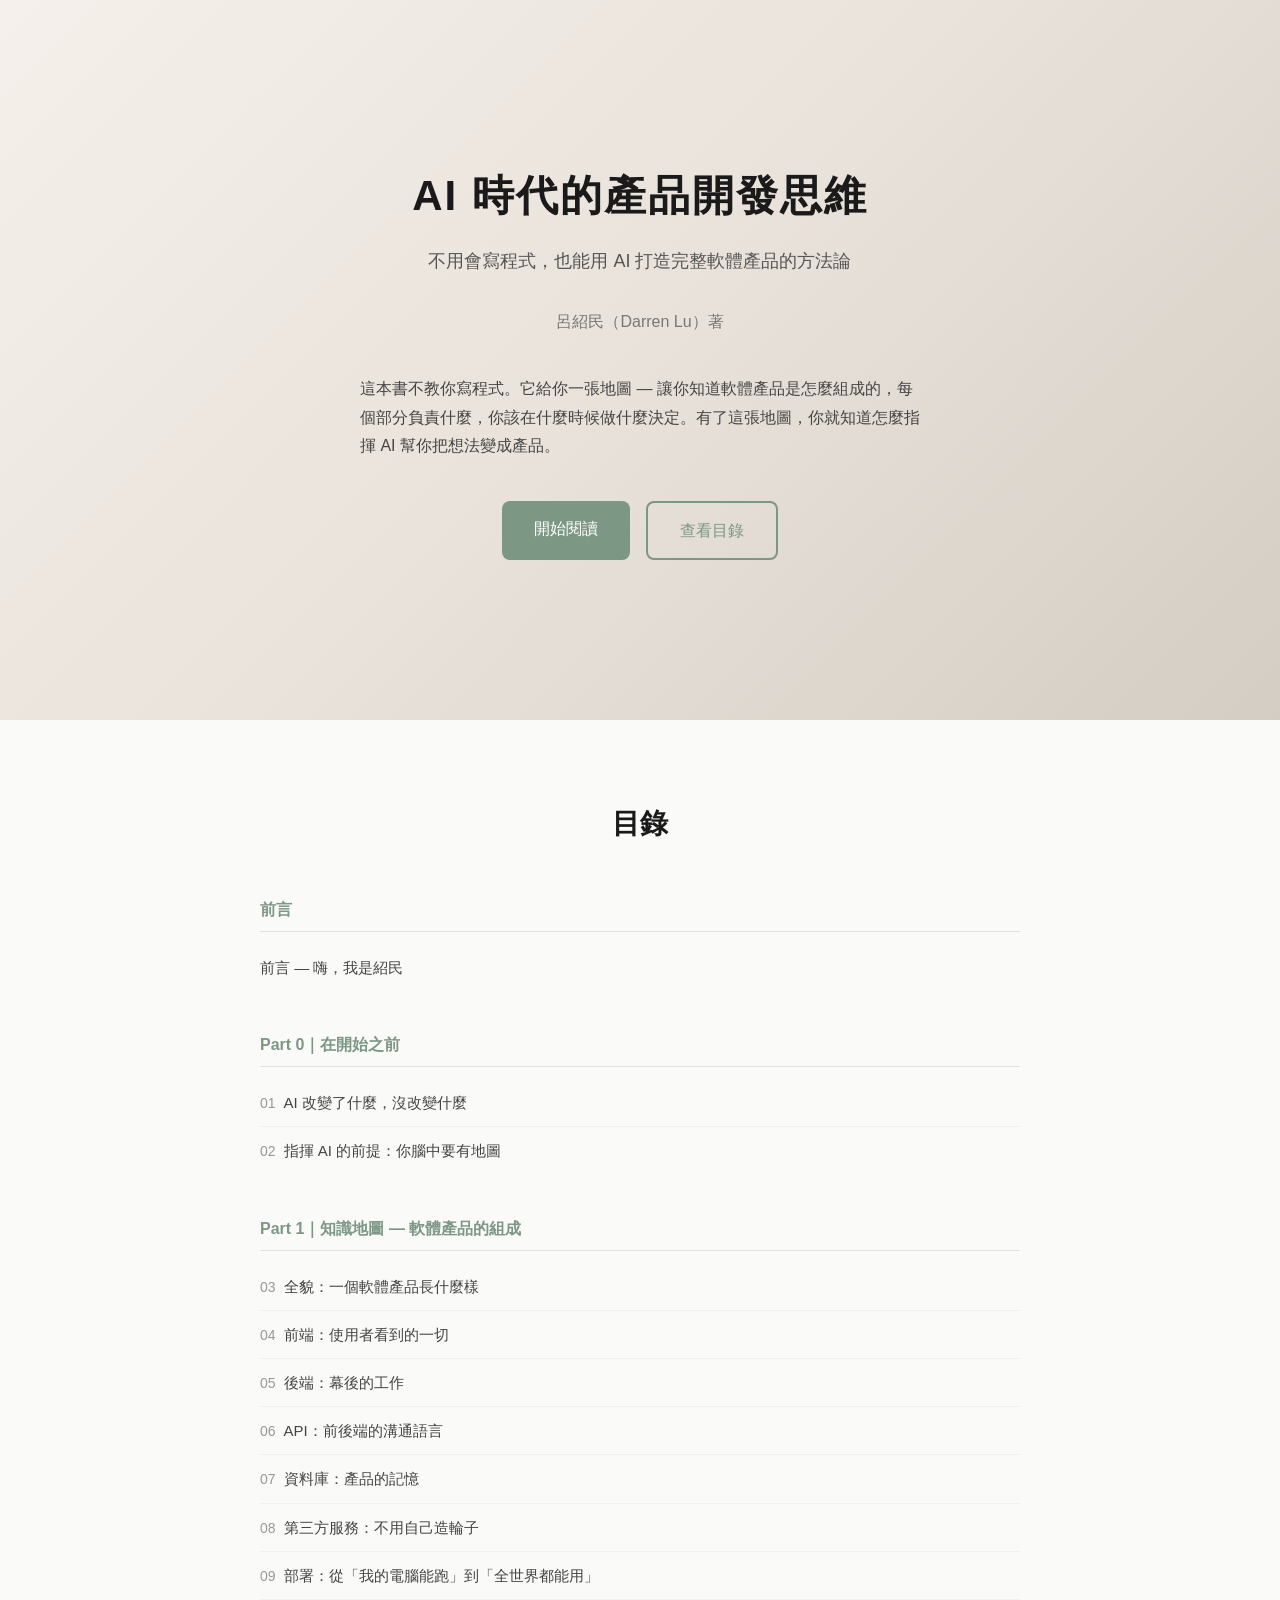
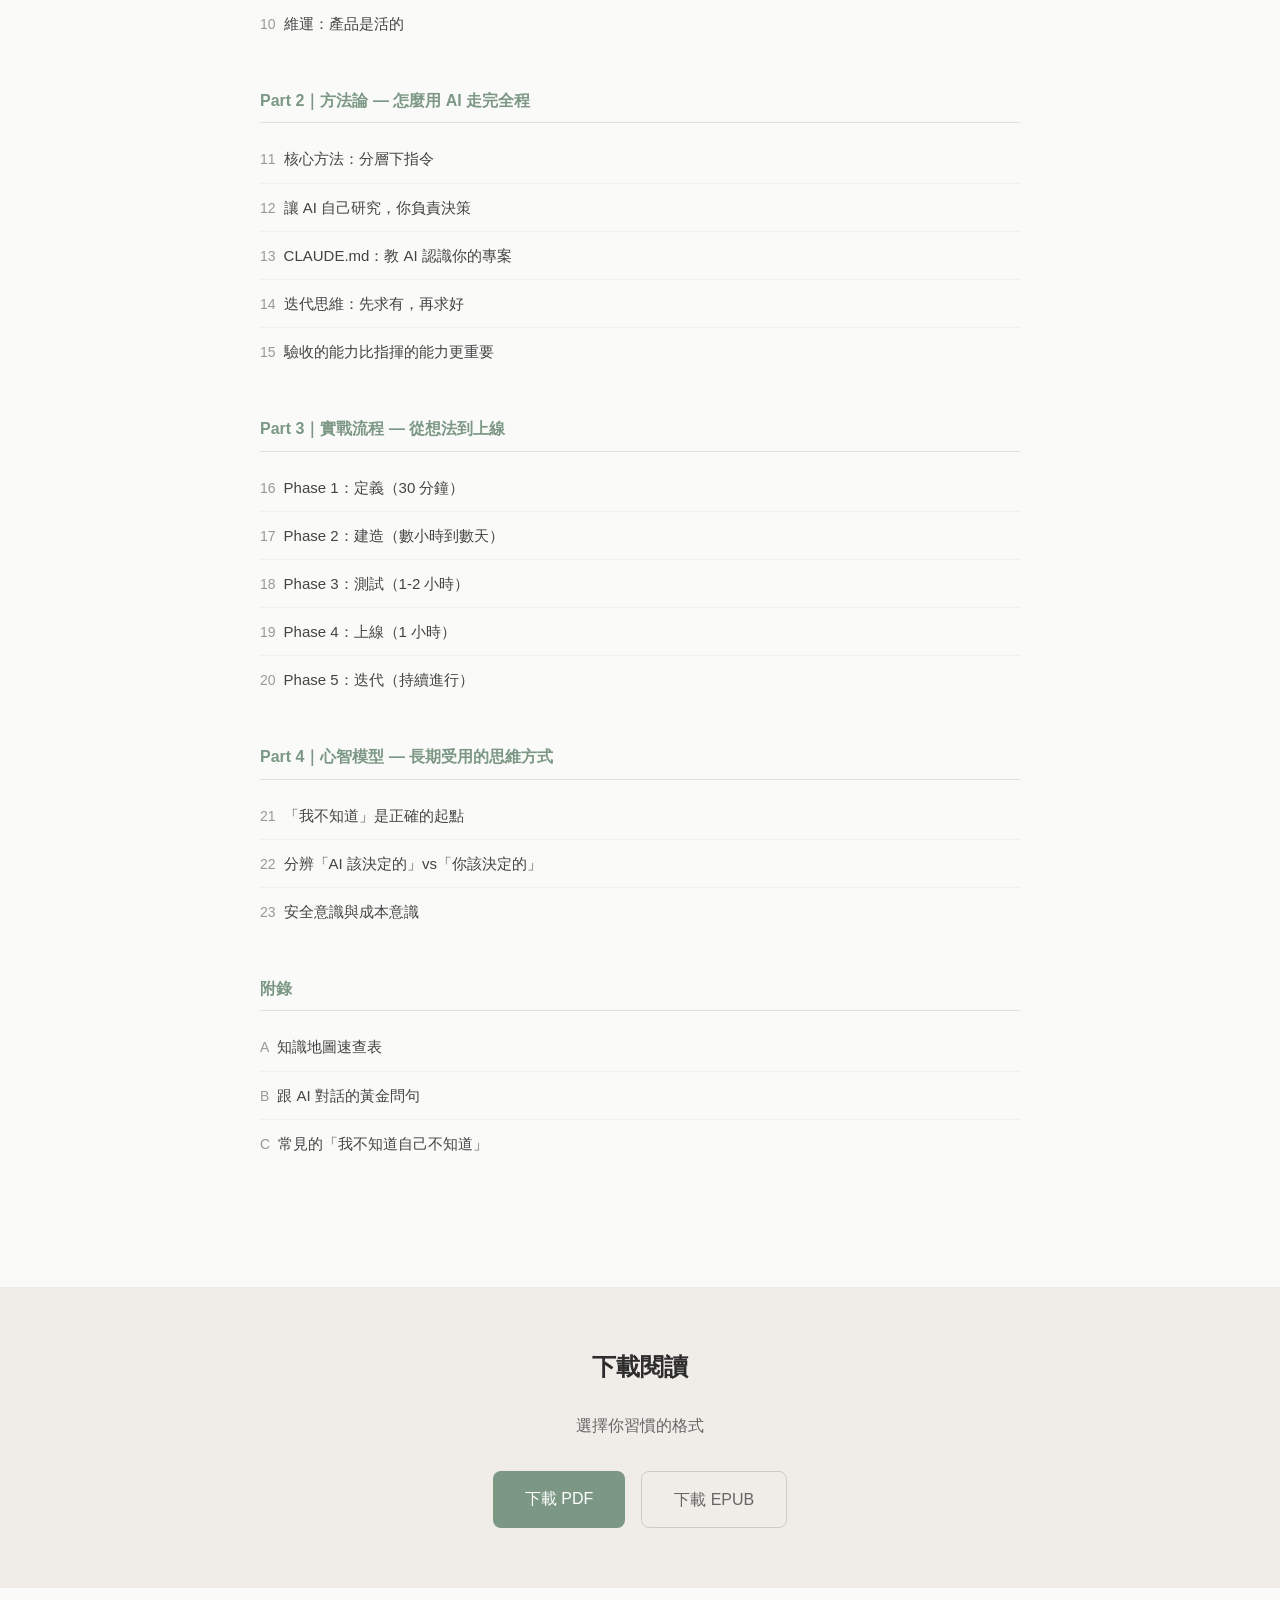
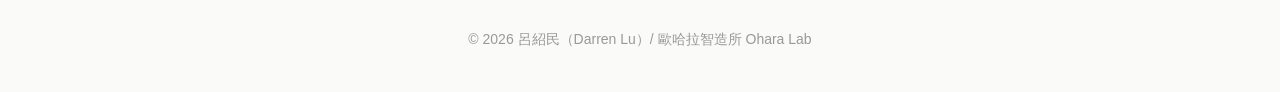
==== website/index.html @ c95dc689 "feat: 完成《AI 時代的產品開發思維》書籍初版 23 章 + 3 附錄，約 57,000 字。 含 EPUB 電子書、線上閱讀網站。" ====
<!DOCTYPE html>
<html lang="zh-TW">
<head>
<meta charset="UTF-8">
<meta name="viewport" content="width=device-width, initial-scale=1.0">
<title>AI 時代的產品開發思維 — 呂紹民</title>
<style>
  * { margin: 0; padding: 0; box-sizing: border-box; }
  body {
    font-family: "PingFang TC", "Noto Sans TC", "Microsoft JhengHei", sans-serif;
    color: #2d2d2d; background: #fafaf8; line-height: 1.7;
  }
  .hero {
    min-height: 80vh; display: flex; align-items: center; justify-content: center;
    background: linear-gradient(135deg, #f5f0eb 0%, #e8e2da 50%, #d4cdc4 100%);
    text-align: center; padding: 60px 20px;
  }
  .hero-inner { max-width: 700px; }
  .hero h1 { font-size: 42px; font-weight: 700; color: #1a1a1a; margin-bottom: 16px; letter-spacing: 2px; }
  .hero .subtitle { font-size: 18px; color: #555; margin-bottom: 32px; line-height: 1.6; }
  .hero .author { font-size: 16px; color: #777; margin-bottom: 40px; }
  .hero .desc { font-size: 16px; color: #444; line-height: 1.8; margin-bottom: 40px; text-align: left; max-width: 560px; margin-left: auto; margin-right: auto; }
  .btn-group { display: flex; gap: 16px; justify-content: center; flex-wrap: wrap; }
  .btn {
    display: inline-block; padding: 14px 32px; border-radius: 8px;
    text-decoration: none; font-size: 16px; font-weight: 500; transition: all 0.2s;
  }
  .btn-primary { background: #7c9885; color: #fff; }
  .btn-primary:hover { background: #6a8573; }
  .btn-secondary { background: transparent; color: #7c9885; border: 2px solid #7c9885; }
  .btn-secondary:hover { background: #7c9885; color: #fff; }
  .btn-outline { background: transparent; color: #666; border: 1px solid #ccc; }
  .btn-outline:hover { border-color: #999; color: #333; }

  .toc-section { max-width: 800px; margin: 0 auto; padding: 80px 20px; }
  .toc-section h2 { font-size: 28px; text-align: center; margin-bottom: 48px; color: #1a1a1a; }
  .part-group { margin-bottom: 40px; }
  .part-title { font-size: 16px; font-weight: 600; color: #7c9885; margin-bottom: 12px; padding-bottom: 8px; border-bottom: 1px solid #e0e0e0; }
  .chapter-list { list-style: none; }
  .chapter-list li { padding: 10px 0; border-bottom: 1px solid #f0f0f0; }
  .chapter-list li:last-child { border-bottom: none; }
  .chapter-list a { text-decoration: none; color: #444; font-size: 15px; transition: color 0.2s; }
  .chapter-list a:hover { color: #7c9885; }
  .chapter-list .ch-num { color: #999; margin-right: 8px; font-size: 14px; }

  .download-section {
    background: #f0ece7; padding: 60px 20px; text-align: center;
  }
  .download-section h2 { font-size: 24px; margin-bottom: 24px; }
  .download-section p { color: #666; margin-bottom: 32px; }
  .download-group { display: flex; gap: 16px; justify-content: center; flex-wrap: wrap; }

  footer { text-align: center; padding: 40px 20px; color: #999; font-size: 14px; }

  @media (max-width: 600px) {
    .hero h1 { font-size: 28px; }
    .hero .subtitle { font-size: 15px; }
    .btn { padding: 12px 24px; font-size: 14px; }
  }
</style>
</head>
<body>

<section class="hero">
  <div class="hero-inner">
    <h1>AI 時代的產品開發思維</h1>
    <p class="subtitle">不用會寫程式，也能用 AI 打造完整軟體產品的方法論</p>
    <p class="author">呂紹民（Darren Lu）著</p>
    <p class="desc">
      這本書不教你寫程式。它給你一張地圖 — 讓你知道軟體產品是怎麼組成的，每個部分負責什麼，你該在什麼時候做什麼決定。有了這張地圖，你就知道怎麼指揮 AI 幫你把想法變成產品。
    </p>
    <div class="btn-group">
      <a href="read.html" class="btn btn-primary">開始閱讀</a>
      <a href="#toc" class="btn btn-secondary">查看目錄</a>
    </div>
  </div>
</section>

<section class="toc-section" id="toc">
  <h2>目錄</h2>

  <div class="part-group">
    <div class="part-title">前言</div>
    <ul class="chapter-list">
      <li><a href="read.html#preface">前言 — 嗨，我是紹民</a></li>
    </ul>
  </div>

  <div class="part-group">
    <div class="part-title">Part 0｜在開始之前</div>
    <ul class="chapter-list">
      <li><a href="read.html#ch1"><span class="ch-num">01</span>AI 改變了什麼，沒改變什麼</a></li>
      <li><a href="read.html#ch2"><span class="ch-num">02</span>指揮 AI 的前提：你腦中要有地圖</a></li>
    </ul>
  </div>

  <div class="part-group">
    <div class="part-title">Part 1｜知識地圖 — 軟體產品的組成</div>
    <ul class="chapter-list">
      <li><a href="read.html#ch3"><span class="ch-num">03</span>全貌：一個軟體產品長什麼樣</a></li>
      <li><a href="read.html#ch4"><span class="ch-num">04</span>前端：使用者看到的一切</a></li>
      <li><a href="read.html#ch5"><span class="ch-num">05</span>後端：幕後的工作</a></li>
      <li><a href="read.html#ch6"><span class="ch-num">06</span>API：前後端的溝通語言</a></li>
      <li><a href="read.html#ch7"><span class="ch-num">07</span>資料庫：產品的記憶</a></li>
      <li><a href="read.html#ch8"><span class="ch-num">08</span>第三方服務：不用自己造輪子</a></li>
      <li><a href="read.html#ch9"><span class="ch-num">09</span>部署：從「我的電腦能跑」到「全世界都能用」</a></li>
      <li><a href="read.html#ch10"><span class="ch-num">10</span>維運：產品是活的</a></li>
    </ul>
  </div>

  <div class="part-group">
    <div class="part-title">Part 2｜方法論 — 怎麼用 AI 走完全程</div>
    <ul class="chapter-list">
      <li><a href="read.html#ch11"><span class="ch-num">11</span>核心方法：分層下指令</a></li>
      <li><a href="read.html#ch12"><span class="ch-num">12</span>讓 AI 自己研究，你負責決策</a></li>
      <li><a href="read.html#ch13"><span class="ch-num">13</span>CLAUDE.md：教 AI 認識你的專案</a></li>
      <li><a href="read.html#ch14"><span class="ch-num">14</span>迭代思維：先求有，再求好</a></li>
      <li><a href="read.html#ch15"><span class="ch-num">15</span>驗收的能力比指揮的能力更重要</a></li>
    </ul>
  </div>

  <div class="part-group">
    <div class="part-title">Part 3｜實戰流程 — 從想法到上線</div>
    <ul class="chapter-list">
      <li><a href="read.html#ch16"><span class="ch-num">16</span>Phase 1：定義（30 分鐘）</a></li>
      <li><a href="read.html#ch17"><span class="ch-num">17</span>Phase 2：建造（數小時到數天）</a></li>
      <li><a href="read.html#ch18"><span class="ch-num">18</span>Phase 3：測試（1-2 小時）</a></li>
      <li><a href="read.html#ch19"><span class="ch-num">19</span>Phase 4：上線（1 小時）</a></li>
      <li><a href="read.html#ch20"><span class="ch-num">20</span>Phase 5：迭代（持續進行）</a></li>
    </ul>
  </div>

  <div class="part-group">
    <div class="part-title">Part 4｜心智模型 — 長期受用的思維方式</div>
    <ul class="chapter-list">
      <li><a href="read.html#ch21"><span class="ch-num">21</span>「我不知道」是正確的起點</a></li>
      <li><a href="read.html#ch22"><span class="ch-num">22</span>分辨「AI 該決定的」vs「你該決定的」</a></li>
      <li><a href="read.html#ch23"><span class="ch-num">23</span>安全意識與成本意識</a></li>
    </ul>
  </div>

  <div class="part-group">
    <div class="part-title">附錄</div>
    <ul class="chapter-list">
      <li><a href="read.html#appendix-a"><span class="ch-num">A</span>知識地圖速查表</a></li>
      <li><a href="read.html#appendix-b"><span class="ch-num">B</span>跟 AI 對話的黃金問句</a></li>
      <li><a href="read.html#appendix-c"><span class="ch-num">C</span>常見的「我不知道自己不知道」</a></li>
    </ul>
  </div>
</section>

<section class="download-section" id="download">
  <h2>下載閱讀</h2>
  <p>選擇你習慣的格式</p>
  <div class="download-group">
    <a href="../AI時代的產品開發思維.pdf" class="btn btn-primary" download>下載 PDF</a>
    <a href="../AI時代的產品開發思維.epub" class="btn btn-outline" download>下載 EPUB</a>
  </div>
</section>

<footer>
  <p>&copy; 2026 呂紹民（Darren Lu）/ 歐哈拉智造所 Ohara Lab</p>
</footer>

</body>
</html>
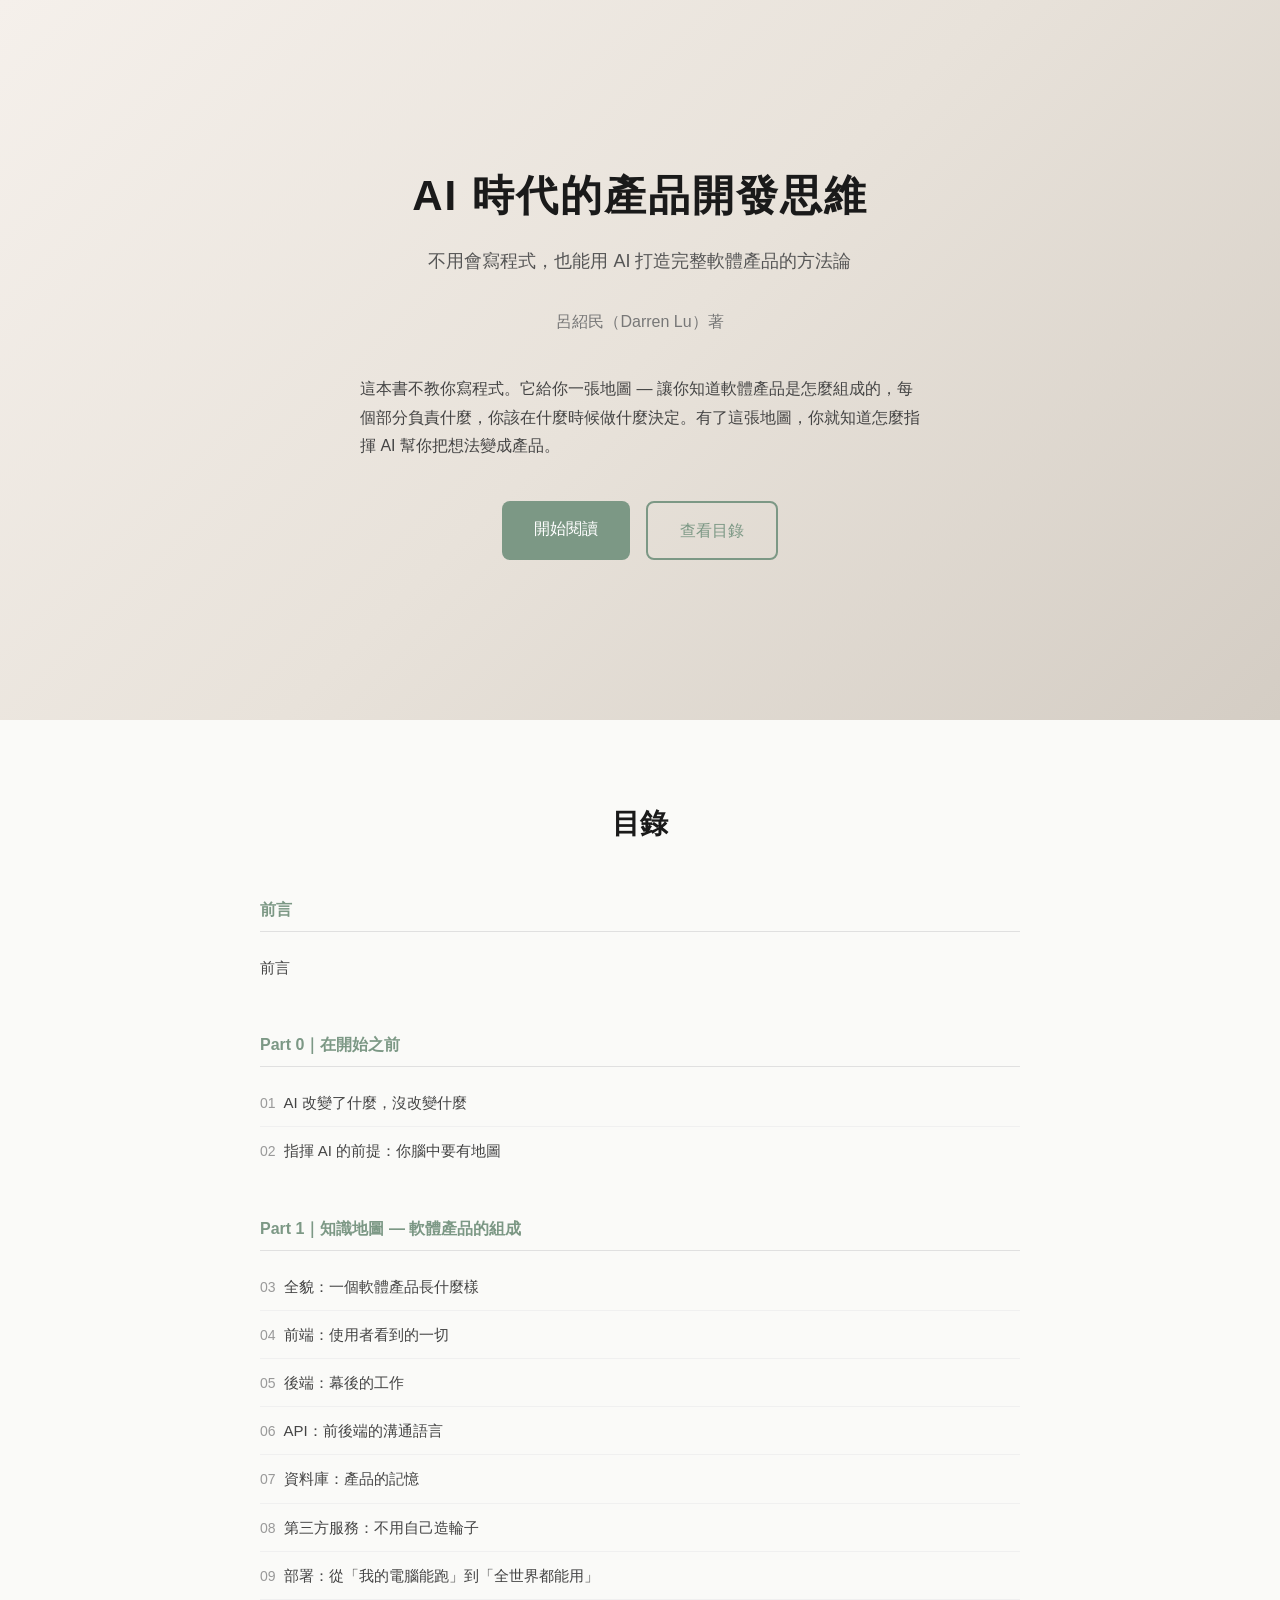
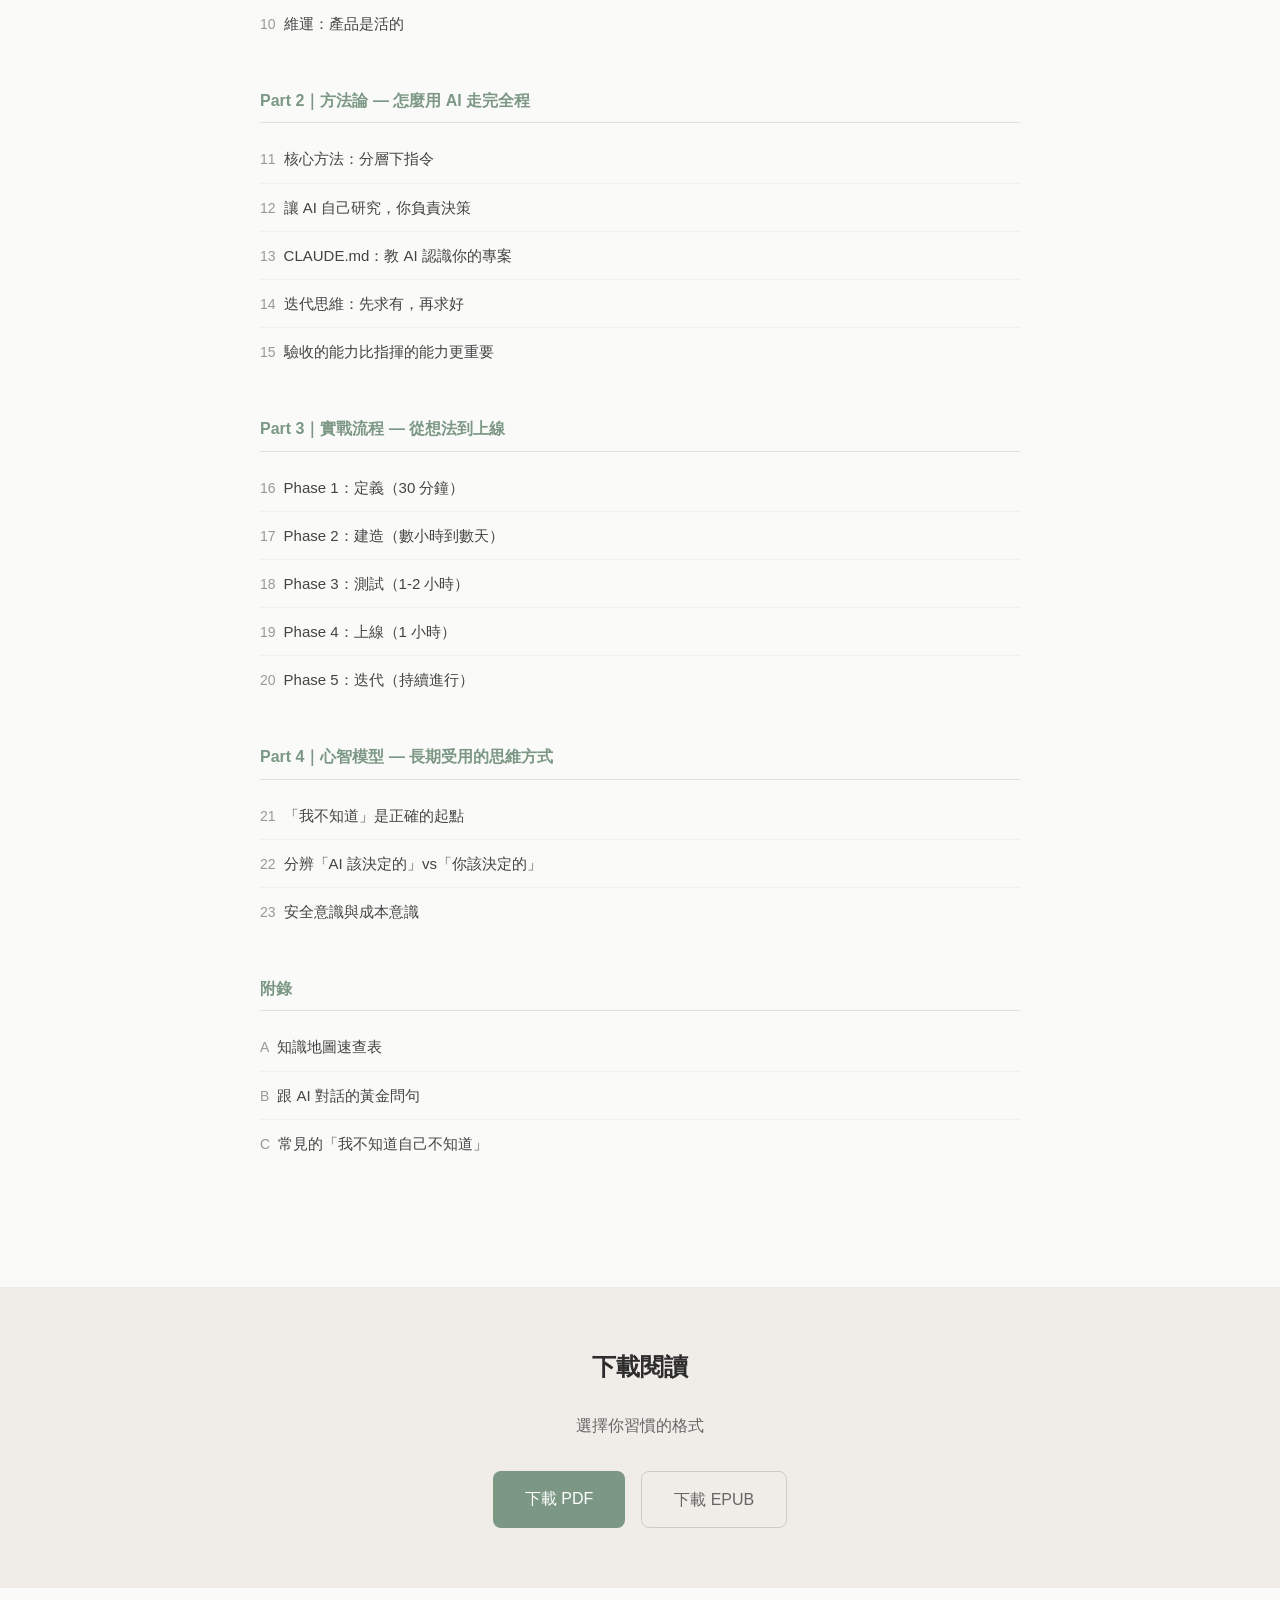
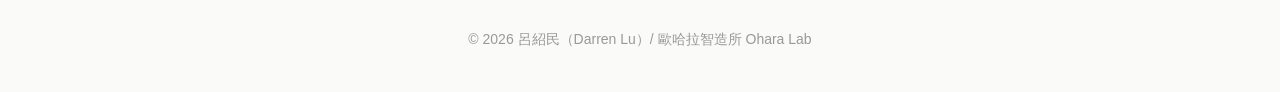
==== commit a58da5aa: "fix: 修正 SVG 箭頭方向、修正章節圖片引用名、更新首頁前言連結" ====
--- a/website/index.html
+++ b/website/index.html
@@ -82,7 +82,7 @@
   <div class="part-group">
     <div class="part-title">前言</div>
     <ul class="chapter-list">
-      <li><a href="read.html#preface">前言 — 嗨，我是紹民</a></li>
+      <li><a href="read.html#preface">前言</a></li>
     </ul>
   </div>
 
